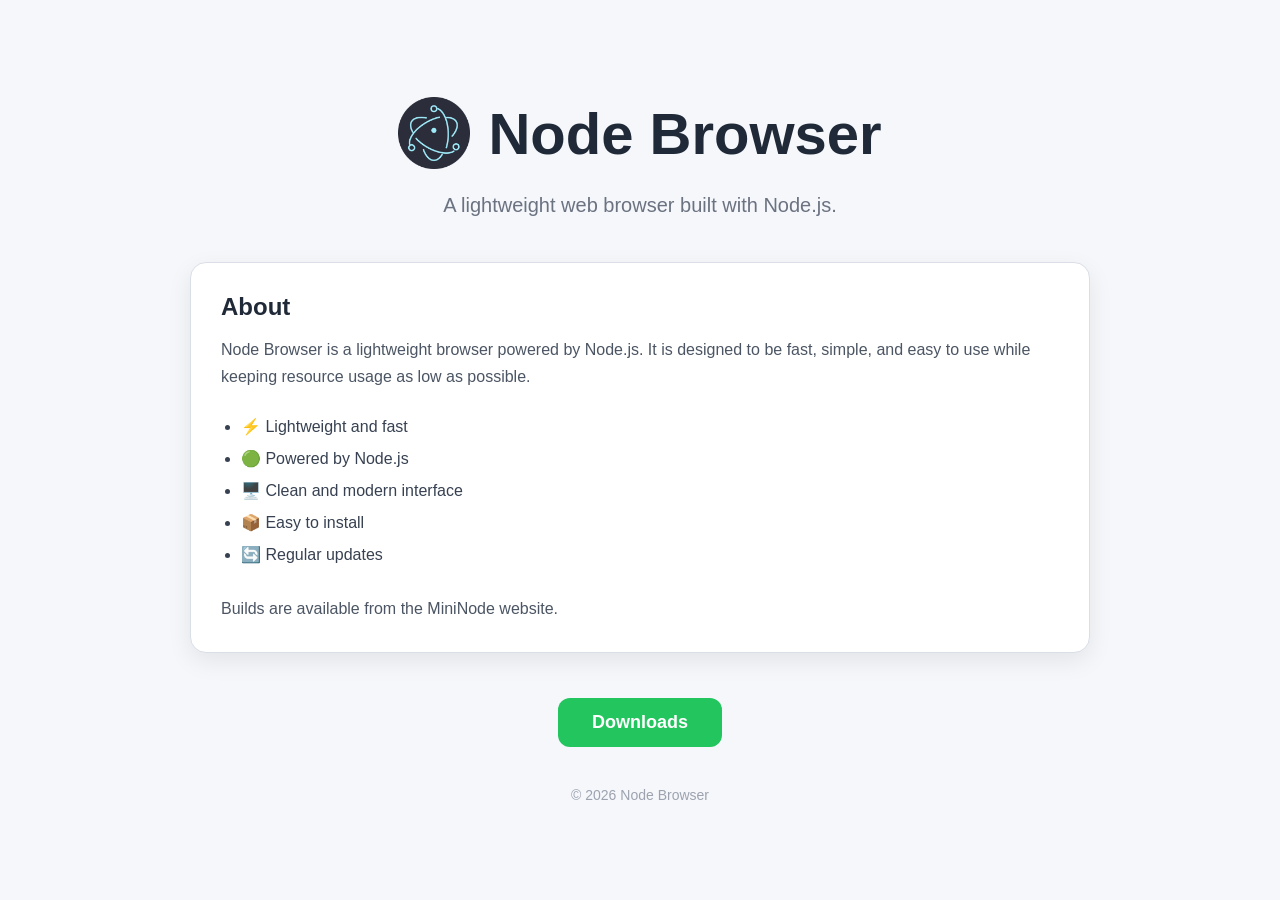
==== index.html @ 54142c3c "Add files via upload" ====
<!DOCTYPE html>
<html lang="en">
<head>
    <meta charset="UTF-8">
    <meta name="viewport" content="width=device-width, initial-scale=1.0">
    <title>Node Browser</title>

    <link rel="icon" href="icon.ico" type="image/x-icon">

<style>
*{
    margin:0;
    padding:0;
    box-sizing:border-box;
    font-family:Segoe UI, Arial, sans-serif;
}

body{
    background:#f5f7fb;
    color:#222;
    display:flex;
    justify-content:center;
    align-items:center;
    min-height:100vh;
}

.container{
    width:900px;
    text-align:center;
}

.title{
    display:flex;
    justify-content:center;
    align-items:center;
    gap:18px;
    margin-bottom:25px;
}

.title img{
    width:72px;
    height:72px;
}

h1{
    font-size:58px;
    font-weight:700;
    color:#1f2937;
}

.subtitle{
    color:#6b7280;
    font-size:20px;
    margin-bottom:45px;
}

.card{
    background:#ffffff;
    border:1px solid #d9dee7;
    border-radius:16px;
    padding:30px;
    text-align:left;
    box-shadow:0 8px 24px rgba(0,0,0,.08);
}

.card h2{
    margin-bottom:15px;
    color:#1f2937;
}

.card p{
    color:#4b5563;
    line-height:1.7;
}

ul{
    margin-top:20px;
    margin-left:20px;
    line-height:2;
    color:#374151;
}

.downloads{
    margin-top:45px;
}

.downloads a{
    display:inline-block;
    padding:14px 34px;
    background:#22c55e;
    color:#fff;
    text-decoration:none;
    border-radius:12px;
    font-size:18px;
    font-weight:600;
    transition:.2s;
}

.downloads a:hover{
    background:#16a34a;
    transform:translateY(-2px);
}

footer{
    margin-top:40px;
    color:#9ca3af;
    font-size:14px;
}
</style>
</head>
<body>

<div class="container">

    <div class="title">
        <img src="icon.ico" alt="Node Browser">
        <h1>Node Browser</h1>
    </div>

    <p class="subtitle">
        A lightweight web browser built with Node.js.
    </p>

    <div class="card">
        <h2>About</h2>

        <p>
            Node Browser is a lightweight browser powered by Node.js.
            It is designed to be fast, simple, and easy to use while keeping
            resource usage as low as possible.
        </p>

        <ul>
            <li>⚡ Lightweight and fast</li>
            <li>🟢 Powered by Node.js</li>
            <li>🖥️ Clean and modern interface</li>
            <li>📦 Easy to install</li>
            <li>🔄 Regular updates</li>
        </ul>

        <p style="margin-top:24px;">
            Builds are available from the MiniNode website.
        </p>
    </div>

    <div class="downloads">
        <a href="downloads.html">Downloads</a>
    </div>

<footer>
    © <span id="year"></span> Node Browser
</footer>

<script>
    document.getElementById("year").textContent = new Date().getFullYear();
</script>

</div>

</body>
</html>
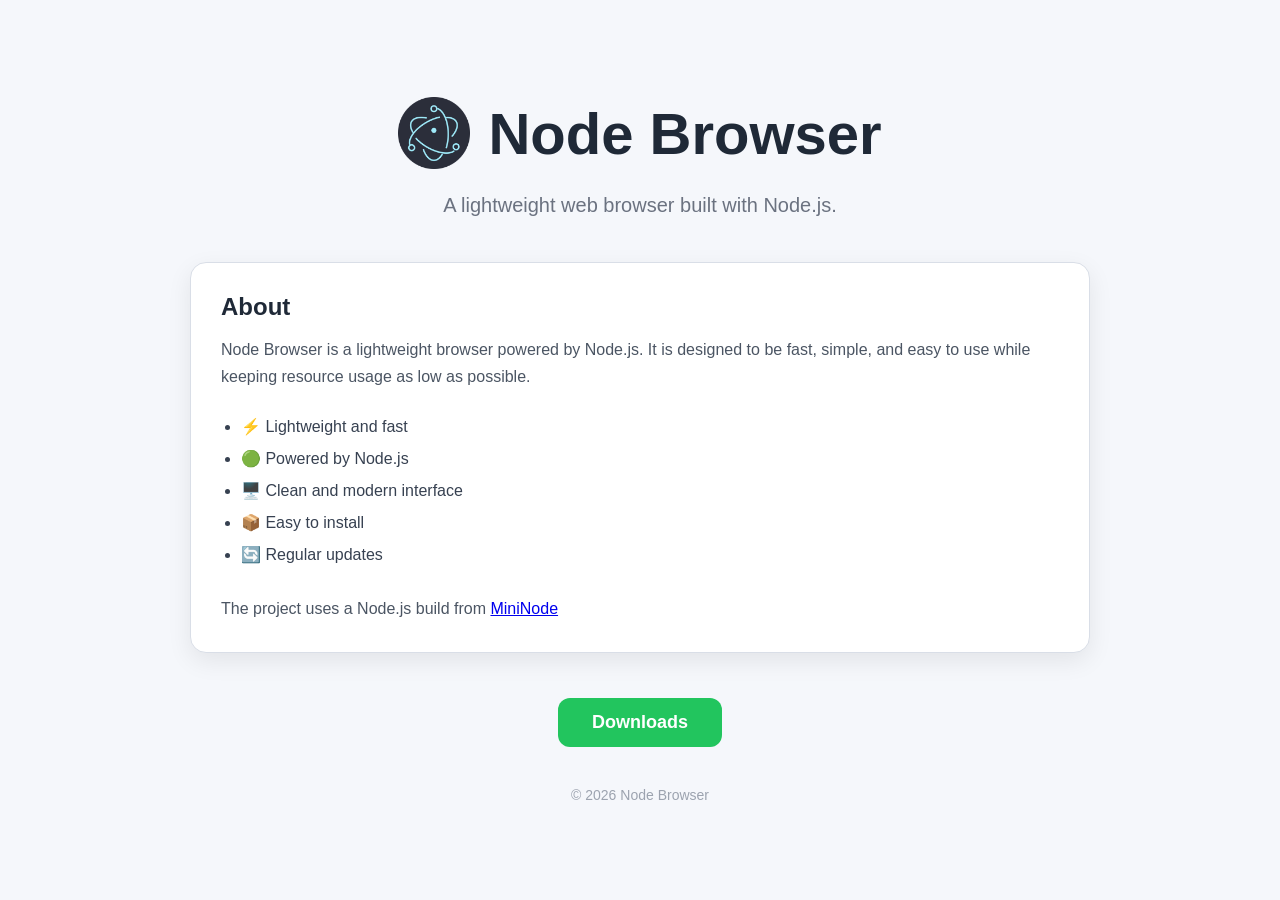
==== commit c1c9bd9b: "Update index.html" ====
--- a/index.html
+++ b/index.html
@@ -139,7 +139,7 @@
         </ul>
 
         <p style="margin-top:24px;">
-            Builds are available from the MiniNode website.
+            The project uses a Node.js build from <a href="https://mininode.c6t.ru/">MiniNode</a>
         </p>
     </div>
 
@@ -158,4 +158,4 @@
 </div>
 
 </body>
-</html>+</html>
